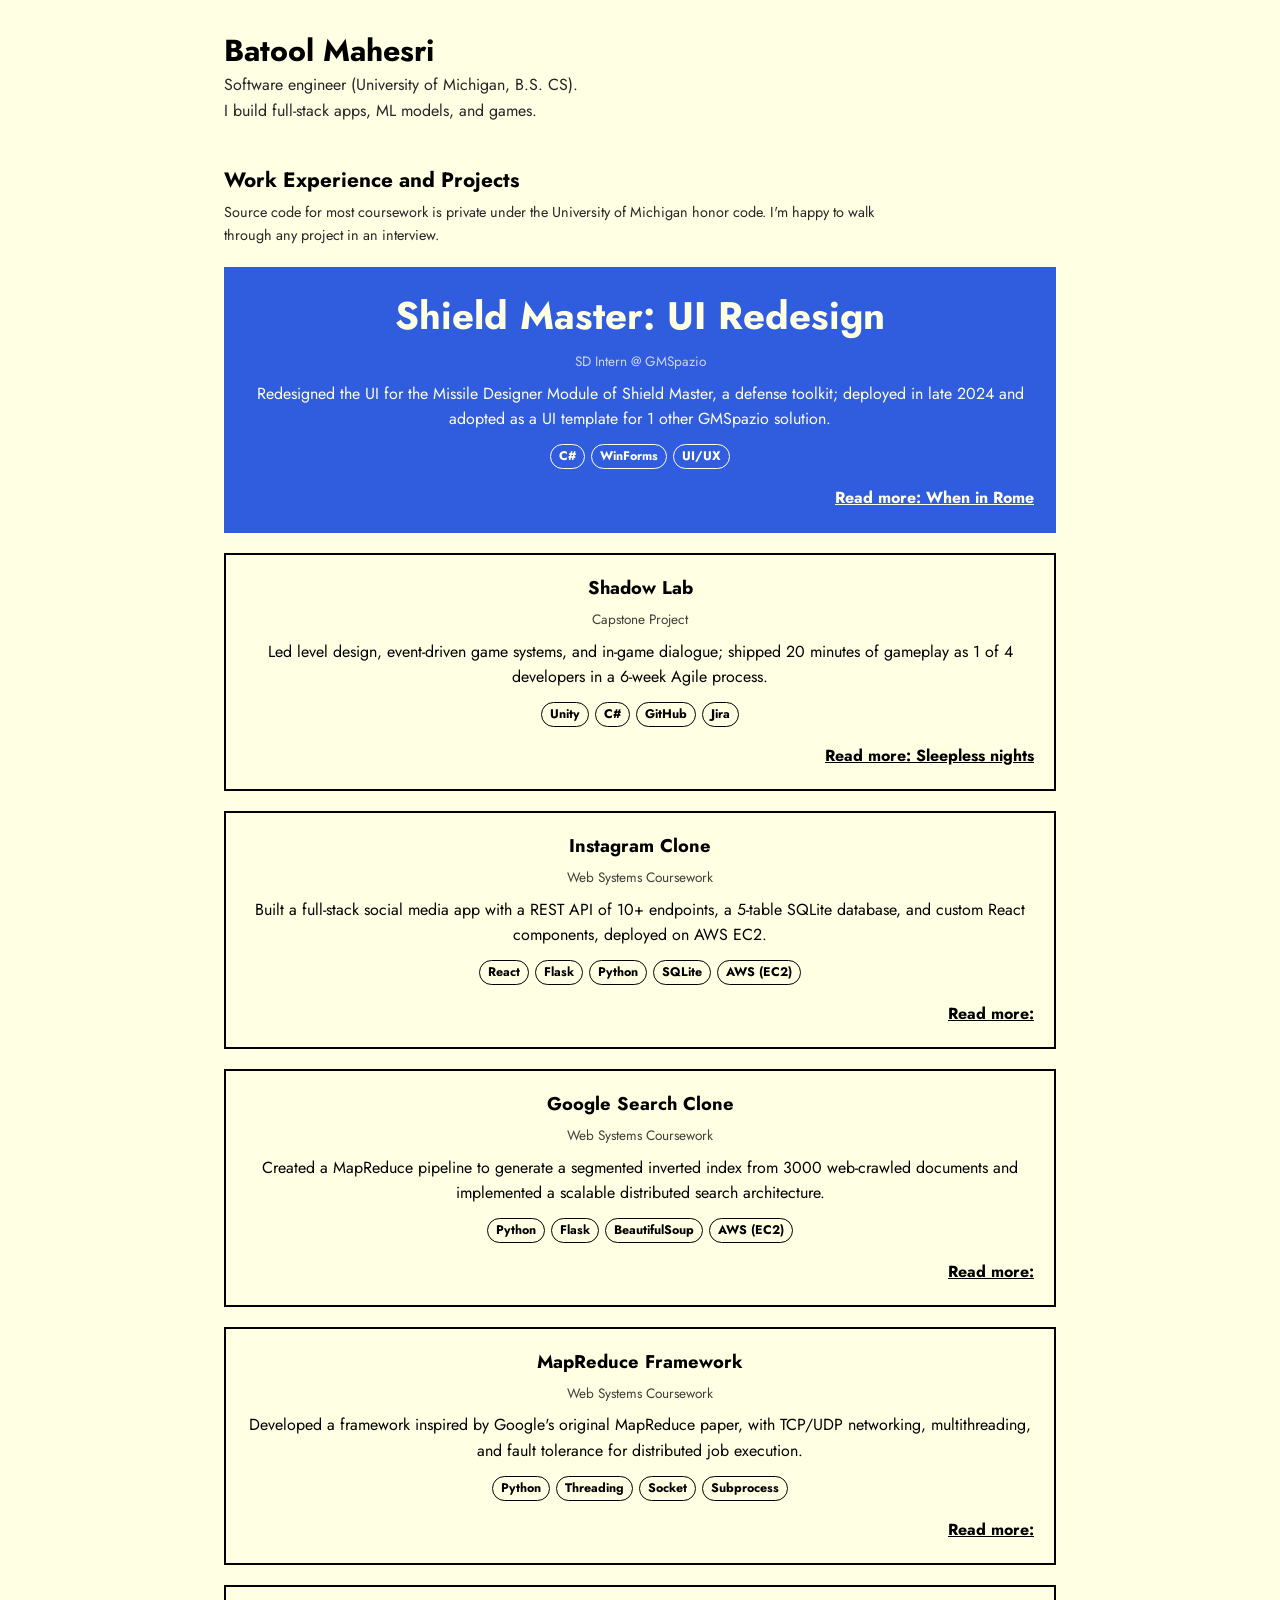
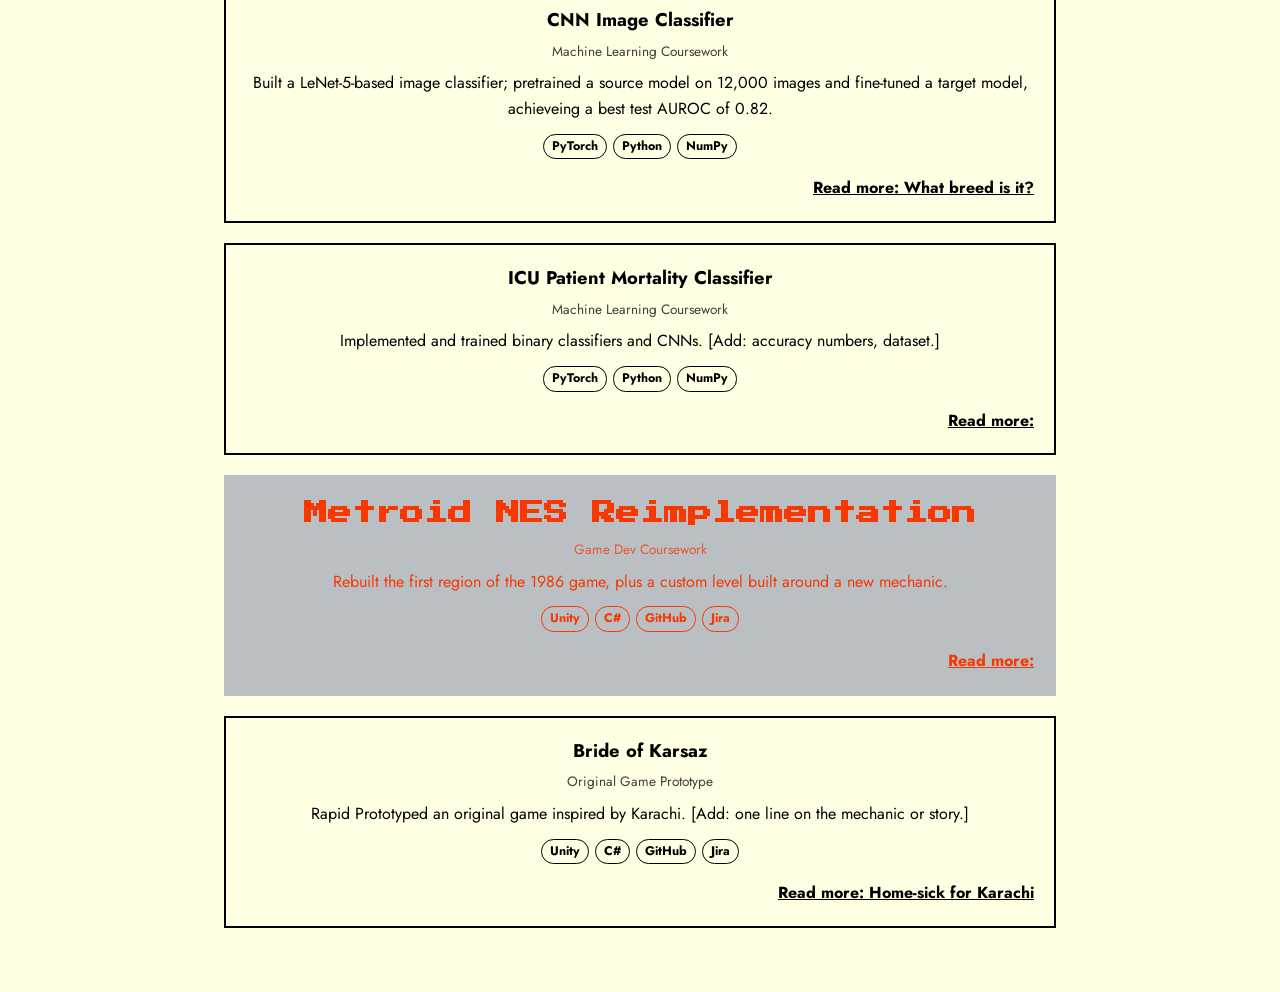
==== A-new-index.html @ 80119c92 "Rename a-new-index.html to A-new-index.html" ====
<!DOCTYPE html>
<html lang="en">
<head>
<meta charset="utf-8">
<meta name="viewport" content="width=device-width, initial-scale=1">
<title>Batool Mahesri</title>
<link rel="preconnect" href="https://fonts.googleapis.com">
<link rel="preconnect" href="https://fonts.gstatic.com" crossorigin>
<link href="https://fonts.googleapis.com/css2?family=Jost:wght@400;500;700&family=Press+Start+2P&display=swap" rel="stylesheet">
<link rel="stylesheet" href="css/base.css">
<link rel="stylesheet" href="css/grid.css">
</head>
<body>
<main>

  <h1>Batool Mahesri</h1>
  <p class="pitch">Software engineer (University of Michigan, B.S. CS).<br>
    I build full-stack apps, ML models, and games.</p>

  <h2>Work Experience and Projects</h2>
  <p class="note">Source code for most coursework is private under the University of Michigan honor code. I'm happy to walk through any project in an interview.</p>

  <ul class="grid">

    <!-- GMSpazio -->
    <li class="card" style="--card-fill:#305cde; --card-border:#305cde; --card-text:#ffffe4; --card-title-font:'Jost', sans-serif; --card-title-size:2.4rem;">
      <div class="card-body">
        <h3>Shield Master: UI Redesign</h3>
        <p class="kind">SD Intern @ GMSpazio</p>
        <p class="outcome">Redesigned the UI for the Missile Designer Module of Shield Master, a defense toolkit; deployed in late 2024 and adopted as a UI template for 1 other GMSpazio solution.</p>
        <ul class="tags" aria-label="Technologies">
          <li>C#</li><li>WinForms</li><li>UI/UX</li>
        </ul>
        <a class="more" href="case-studies/gmspazio.html">Read more: When in Rome</a>
      </div>
    </li>
    
    <!-- Shadow Lab -->
    <li class="card">
      <div class="card-body">
        <h3>Shadow Lab</h3>
        <p class="kind">Capstone Project</p>
        <p class="outcome">Led level design, event-driven game systems, and in-game dialogue; shipped 20 minutes of gameplay as 1 of 4 developers in a 6-week Agile process.</p>
        <ul class="tags" aria-label="Technologies">
          <li>Unity</li><li>C#</li><li>GitHub</li><li>Jira</li>
        </ul>
        <a class="more" href="case-studies/shadow-lab.html">Read more: Sleepless nights</a>
      </div>
    </li>
    
    <!--Instagram Clone -->
    <li class="card">
      <div class="card-body">
        <h3>Instagram Clone</h3>
        <p class="kind">Web Systems Coursework</p>
        <p class="outcome">Built a full-stack social media app with a REST API of 10+ endpoints, a 5-table SQLite database, and custom React components, deployed on AWS EC2.</p>
        <ul class="tags" aria-label="Technologies">
          <li>React</li><li>Flask</li><li>Python</li><li>SQLite</li><li>AWS (EC2)</li>
        </ul>
        <a class="more" href="case-studies/ig-clone.html">Read more: </a>
      </div>
    </li>
    
    <!-- Google Search Clone -->
    <li class="card">
      <div class="card-body">
        <h3>Google Search Clone</h3>
        <p class="kind">Web Systems Coursework</p>
        <p class="outcome">Created a MapReduce pipeline to generate a segmented inverted index from 3000 web-crawled documents and implemented a scalable distributed search architecture.</p>
        <ul class="tags" aria-label="Technologies">
          <li>Python</li><li>Flask</li><li>BeautifulSoup</li><li>AWS (EC2)</li>
        </ul>
        <a class="more" href="case-studies/gs-clone.html">Read more: </a>
      </div>
    </li>
    
    <!-- MapReduce Framework -->
    <li class="card">
      <div class="card-body">
        <h3>MapReduce Framework</h3>
        <p class="kind">Web Systems Coursework</p>
        <p class="outcome">Developed a framework inspired by Google's original MapReduce paper, with TCP/UDP networking, multithreading, and fault tolerance for distributed job execution.</p>
        <ul class="tags" aria-label="Technologies">
          <li>Python</li><li>Threading</li><li>Socket</li><li>Subprocess</li>
        </ul>
        <a class="more" href="case-studies/mapreduce.html">Read more: </a>
      </div>
    </li>
    
    <!-- Image Classifier -->
    <li class="card">
      <div class="card-body">
        <h3>CNN Image Classifier</h3>
        <p class="kind">Machine Learning Coursework</p>
        <p class="outcome">Built a LeNet-5-based image classifier; pretrained a source model on 12,000 images and fine-tuned a target model, achieveing a best test AUROC of 0.82.</p>
        <ul class="tags" aria-label="Technologies">
          <li>PyTorch</li><li>Python</li><li>NumPy</li>
        </ul>
        <a class="more" href="case-studies/image-classifier.html">Read more: What breed is it?</a>
      </div>
    </li>
    
    <!-- ICU Binary Classifier -->
    <li class="card">
      <div class="card-body">
        <h3>ICU Patient Mortality Classifier</h3>
        <p class="kind">Machine Learning Coursework</p>
        <p class="outcome">Implemented and trained binary classifiers and CNNs. [Add: accuracy numbers, dataset.]</p>
        <ul class="tags" aria-label="Technologies">
          <li>PyTorch</li><li>Python</li><li>NumPy</li>
        </ul>
        <a class="more" href="case-studies/icu-classifier.html">Read more: </a>
      </div>
    </li>
    
    <!-- Metroid -->
    <li class="card" style="--card-fill:#b9bfc3; --card-text:#f83800; --card-border:#b9bfc3; --card-title-font:'Press Start 2P', monospace; --card-title-size:1.5rem;">
      <div class="card-body">
        <h3>Metroid NES Reimplementation</h3>
        <p class="kind">Game Dev Coursework</p>
        <p class="outcome">Rebuilt the first region of the 1986 game, plus a custom level built around a new mechanic.</p>
        <ul class="tags" aria-label="Technologies">
          <li>Unity</li><li>C#</li><li>GitHub</li><li>Jira</li>
        </ul>
        <a class="more" href="case-studies/metroid.html">Read more: </a>
      </div>
    </li>
    
    <!-- Bride of Karsaz -->
    <li class="card">
      <div class="card-body">
        <h3>Bride of Karsaz</h3>
        <p class="kind">Original Game Prototype</p>
        <p class="outcome">Rapid Prototyped an original game inspired by Karachi. [Add: one line on the mechanic or story.]</p>
        <ul class="tags" aria-label="Technologies">
          <li>Unity</li><li>C#</li><li>GitHub</li><li>Jira</li>
        </ul>
        <a class="more" href="case-studies/karsaz-bride.html">Read more: Home-sick for Karachi</a>
      </div>
    </li>

  </ul>
</main>
</body>
</html>
---- css/base.css ----
/* base.css
   Shared by every page (project grid and case studies).
   Load this first, then the page-specific file. */
 
:root {
  --bg: #ffffe4;          /* off-white page background */
  --text: #000000;        /* main text */
  --muted: #262626;       /* secondary text (summaries, captions) */
  --line: #000000;        /* borders and rules */
  --accent: #000000;      /* links */
}
 
body {
  margin: 0;
  padding: 2rem 1.25rem 4rem;
  background: var(--bg);
  color: var(--text);
  font-family: "Jost", "Futura", system-ui, -apple-system, "Segoe UI", sans-serif;
  line-height: 1.6;
}
 
main { margin: 0 auto; }   /* max-width is set by each page type's own file */
 
p { margin: 0 0 1rem; }
 
a { color: var(--accent); }
a:focus-visible, summary:focus-visible {
  outline: 3px solid var(--accent);
  outline-offset: 2px;
}
---- css/grid.css ----
/* grid.css
   Project grid page only. Load after base.css.

   Each card can be restyled from its own HTML with these variables:
     --card-border       border colour
     --card-fill         background colour
     --card-text         text colour (title, description, stack, link)
     --card-title-font   font for the project name
     --card-title-size   (optional) size of the project name
   Example:
     <li class="card" style="--card-fill:#b9bfc3; --card-text:#f83800;">
   Anything you leave out falls back to the defaults below. */

main { max-width: 52rem; }

h1 { font-size: 1.9rem; margin: 0 0 .25rem; line-height: 1.2; }
.pitch { color: var(--muted); margin: 0 0 1.5rem; max-width: 40rem; }
h2 { font-size: 1.3rem; margin: 2.5rem 0 .25rem; }
.note { color: var(--muted); font-size: .9rem; margin: 0 0 1.25rem; max-width: 42rem; }

/* One card per row */
.grid {
  display: flex;
  flex-direction: column;
  gap: 1.25rem;
  list-style: none;
  padding: 0;
  margin: 0;
}

.card {
  /* Defaults, override per card with an inline style */
  --card-border: var(--text);
  --card-fill: var(--bg);
  --card-text: var(--text);
  --card-title-font: inherit;
  --card-title-size: 1.15rem;

  display: flex;
  flex-direction: column;
  gap: .5rem;
  padding: 1.25rem;
  text-align: center;
  background: var(--card-fill);
  color: var(--card-text);
  border: 2px solid var(--card-border);
  border-radius: 0;
}

/* Wrapper inside each card: carries the spacing and lets the link sit bottom right */
.card-body {
  display: flex;
  flex-direction: column;
  gap: .5rem;
  flex: 1;
}

.card h3 {
  margin: 0;
  font-family: var(--card-title-font);
  font-size: var(--card-title-size);
  line-height: 1.4;
}
.card .kind { margin: 0; font-size: .85rem; opacity: .75; }
.card .outcome { margin: 0; }

/* Stack: bold outlined labels, centred */
.tags {
  list-style: none;
  padding: 0;
  margin: .25rem 0 0;
  display: flex;
  flex-wrap: wrap;
  justify-content: center;
  gap: .35rem;
}
.tags li {
  font-size: .78rem;
  font-weight: 700;
  padding: .15em .65em;
  border: 1px solid currentColor;
  border-radius: 1em;
}

/* Read more link: bottom right */
.card a.more {
  align-self: flex-end;
  margin-top: auto;
  padding-top: .5rem;
  color: var(--card-text);
  font-weight: 700;
  text-decoration: underline;
}
.card a.more:hover { text-decoration-thickness: 3px; }
.card a:focus-visible { outline: 3px solid currentColor; outline-offset: 2px; }
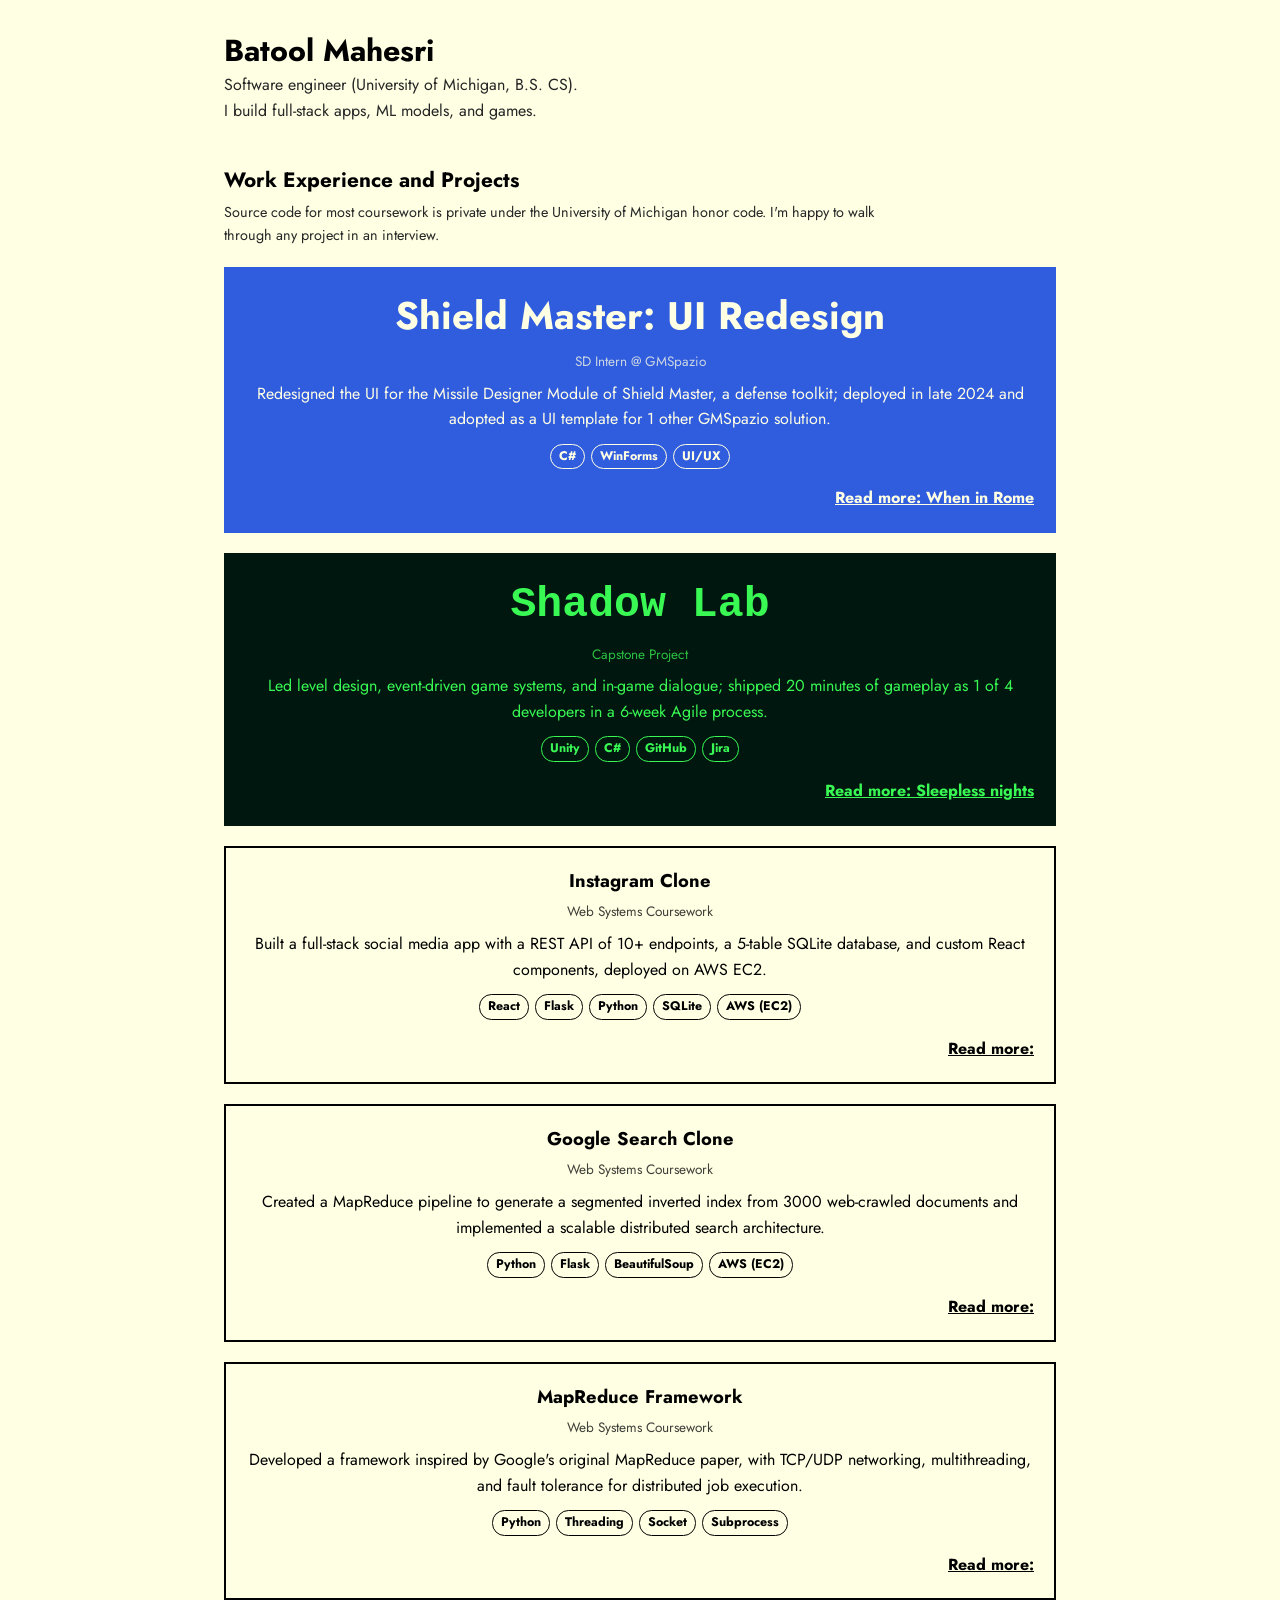
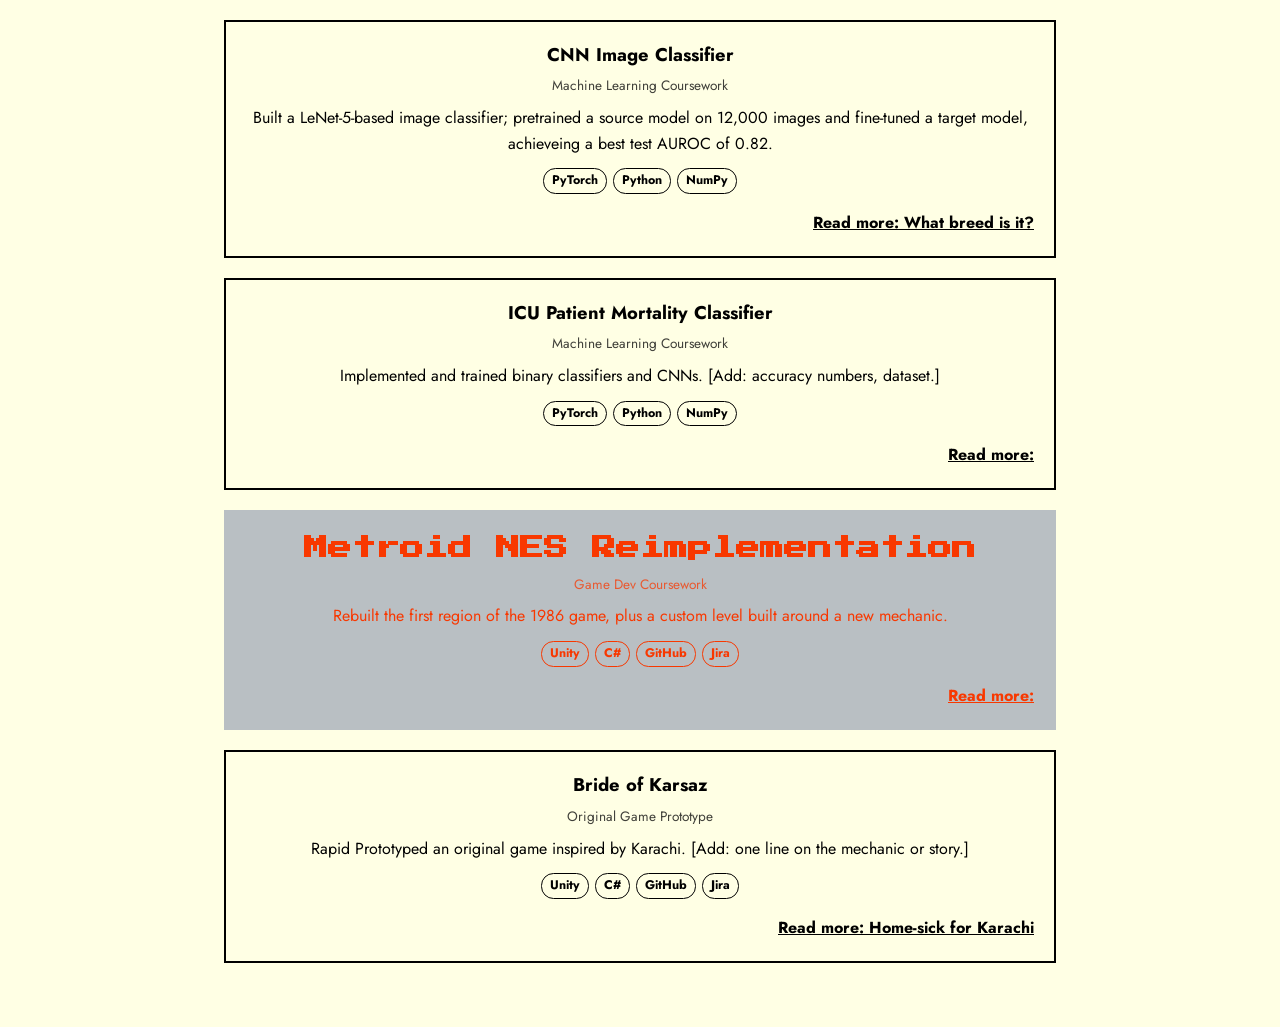
==== commit 9d09095e: "Update A-new-index.html Updated shadow lab card colours and font" ====
--- a/A-new-index.html
+++ b/A-new-index.html
@@ -36,7 +36,7 @@
     </li>
     
     <!-- Shadow Lab -->
-    <li class="card">
+    <li class="card" style="--card-fill:#00170f; --card-border:#00170f; --card-text:#39f853; --card-title-font:'VT323', monospace; --card-title-size:2.7rem;">
       <div class="card-body">
         <h3>Shadow Lab</h3>
         <p class="kind">Capstone Project</p>
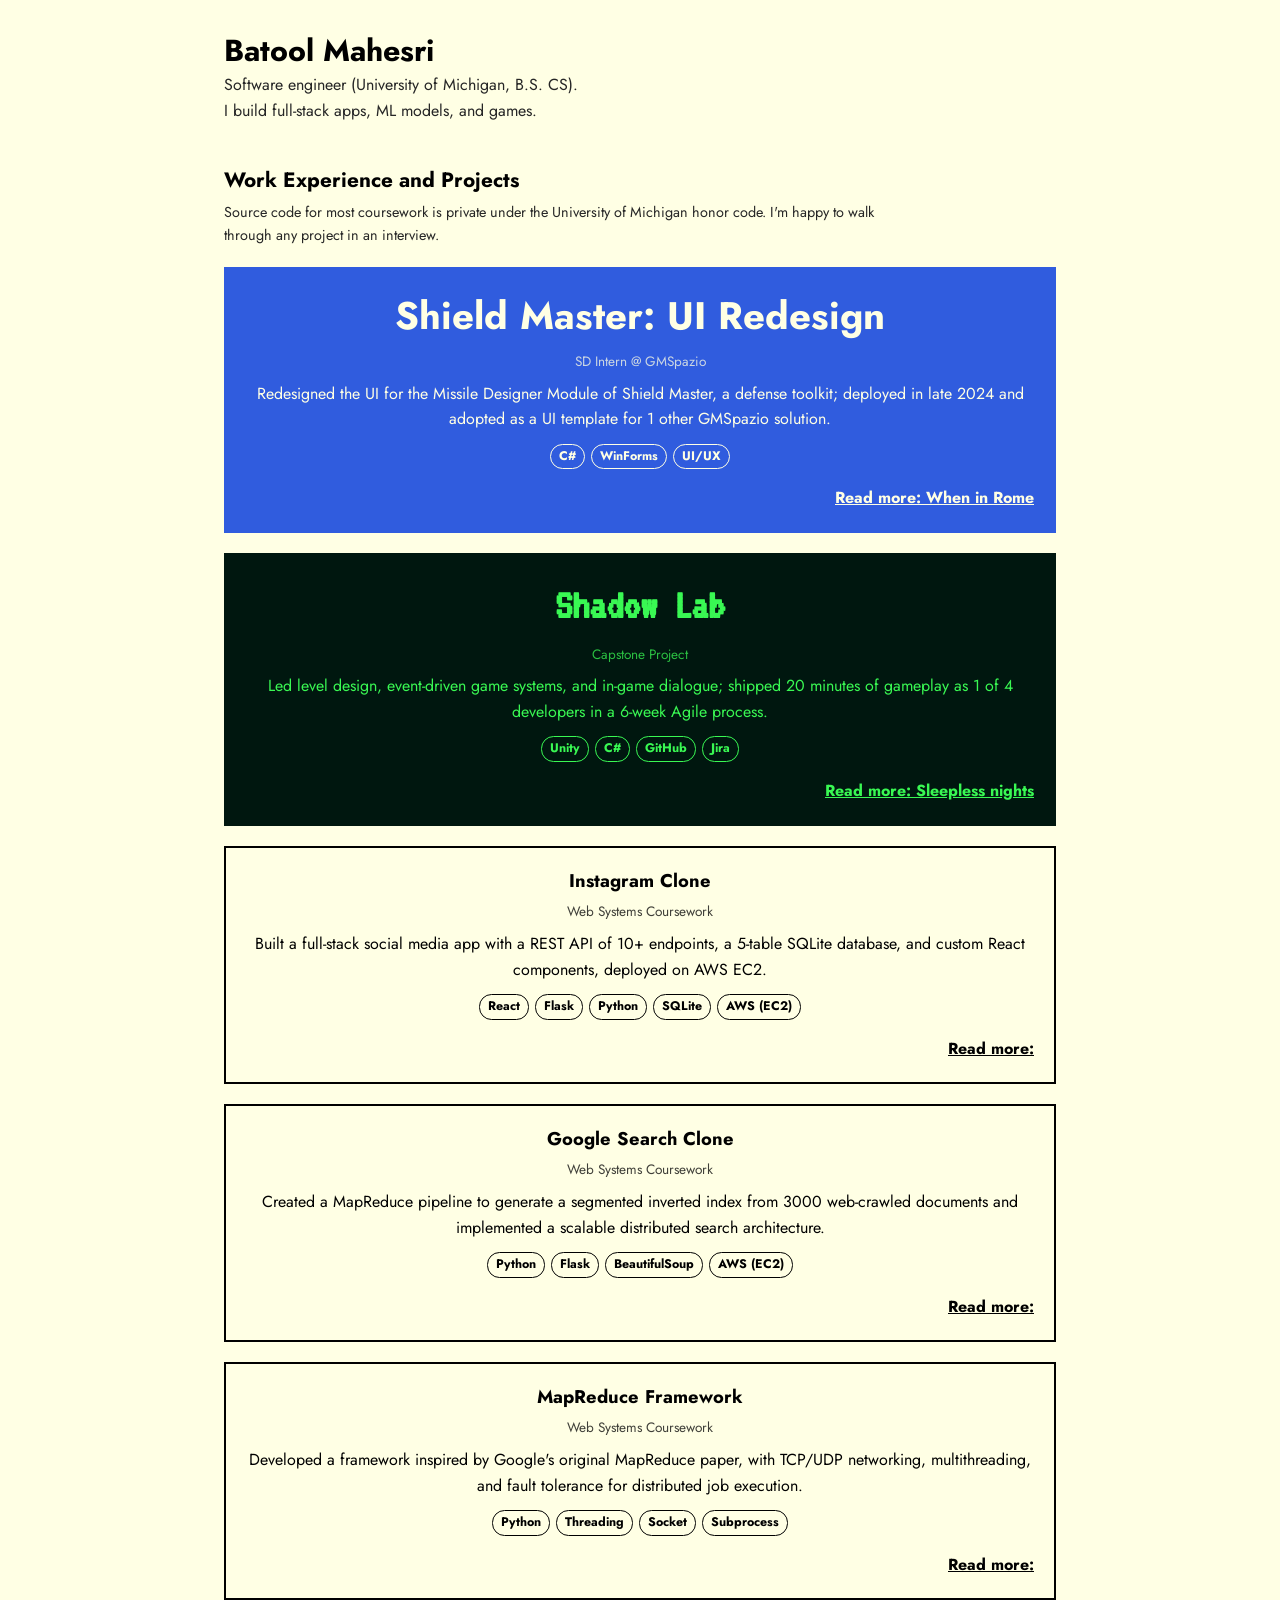
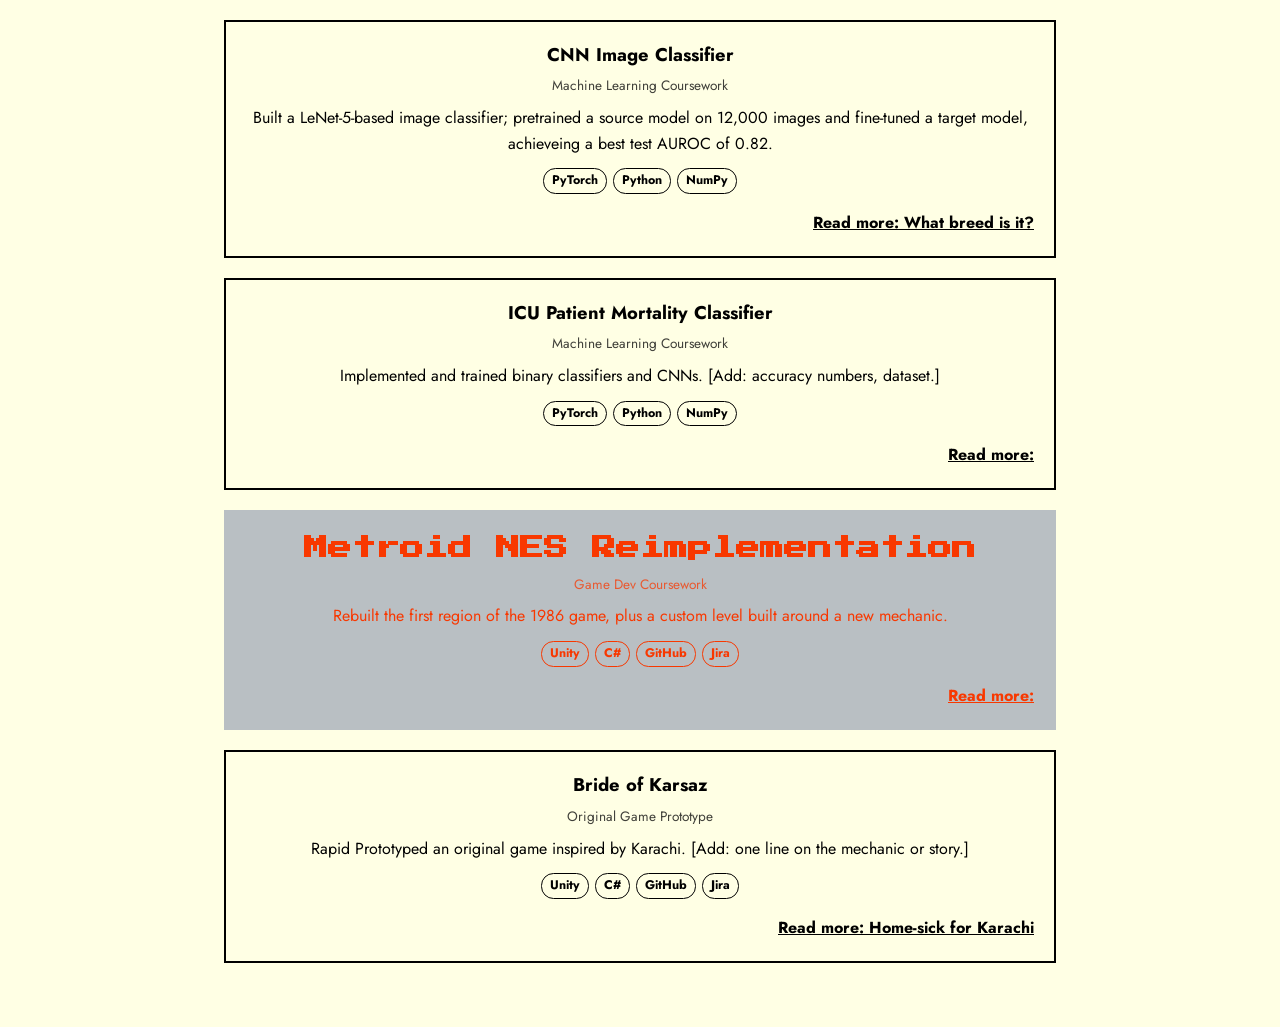
==== commit c7ddfa25: "Update A-new-index.html Importing vt323 font" ====
--- a/A-new-index.html
+++ b/A-new-index.html
@@ -6,7 +6,7 @@
 <title>Batool Mahesri</title>
 <link rel="preconnect" href="https://fonts.googleapis.com">
 <link rel="preconnect" href="https://fonts.gstatic.com" crossorigin>
-<link href="https://fonts.googleapis.com/css2?family=Jost:wght@400;500;700&family=Press+Start+2P&display=swap" rel="stylesheet">
+<link href="https://fonts.googleapis.com/css2?family=Jost:wght@400;500;700&family=Press+Start+2P&family=VT323&display=swap" rel="stylesheet">
 <link rel="stylesheet" href="css/base.css">
 <link rel="stylesheet" href="css/grid.css">
 </head>
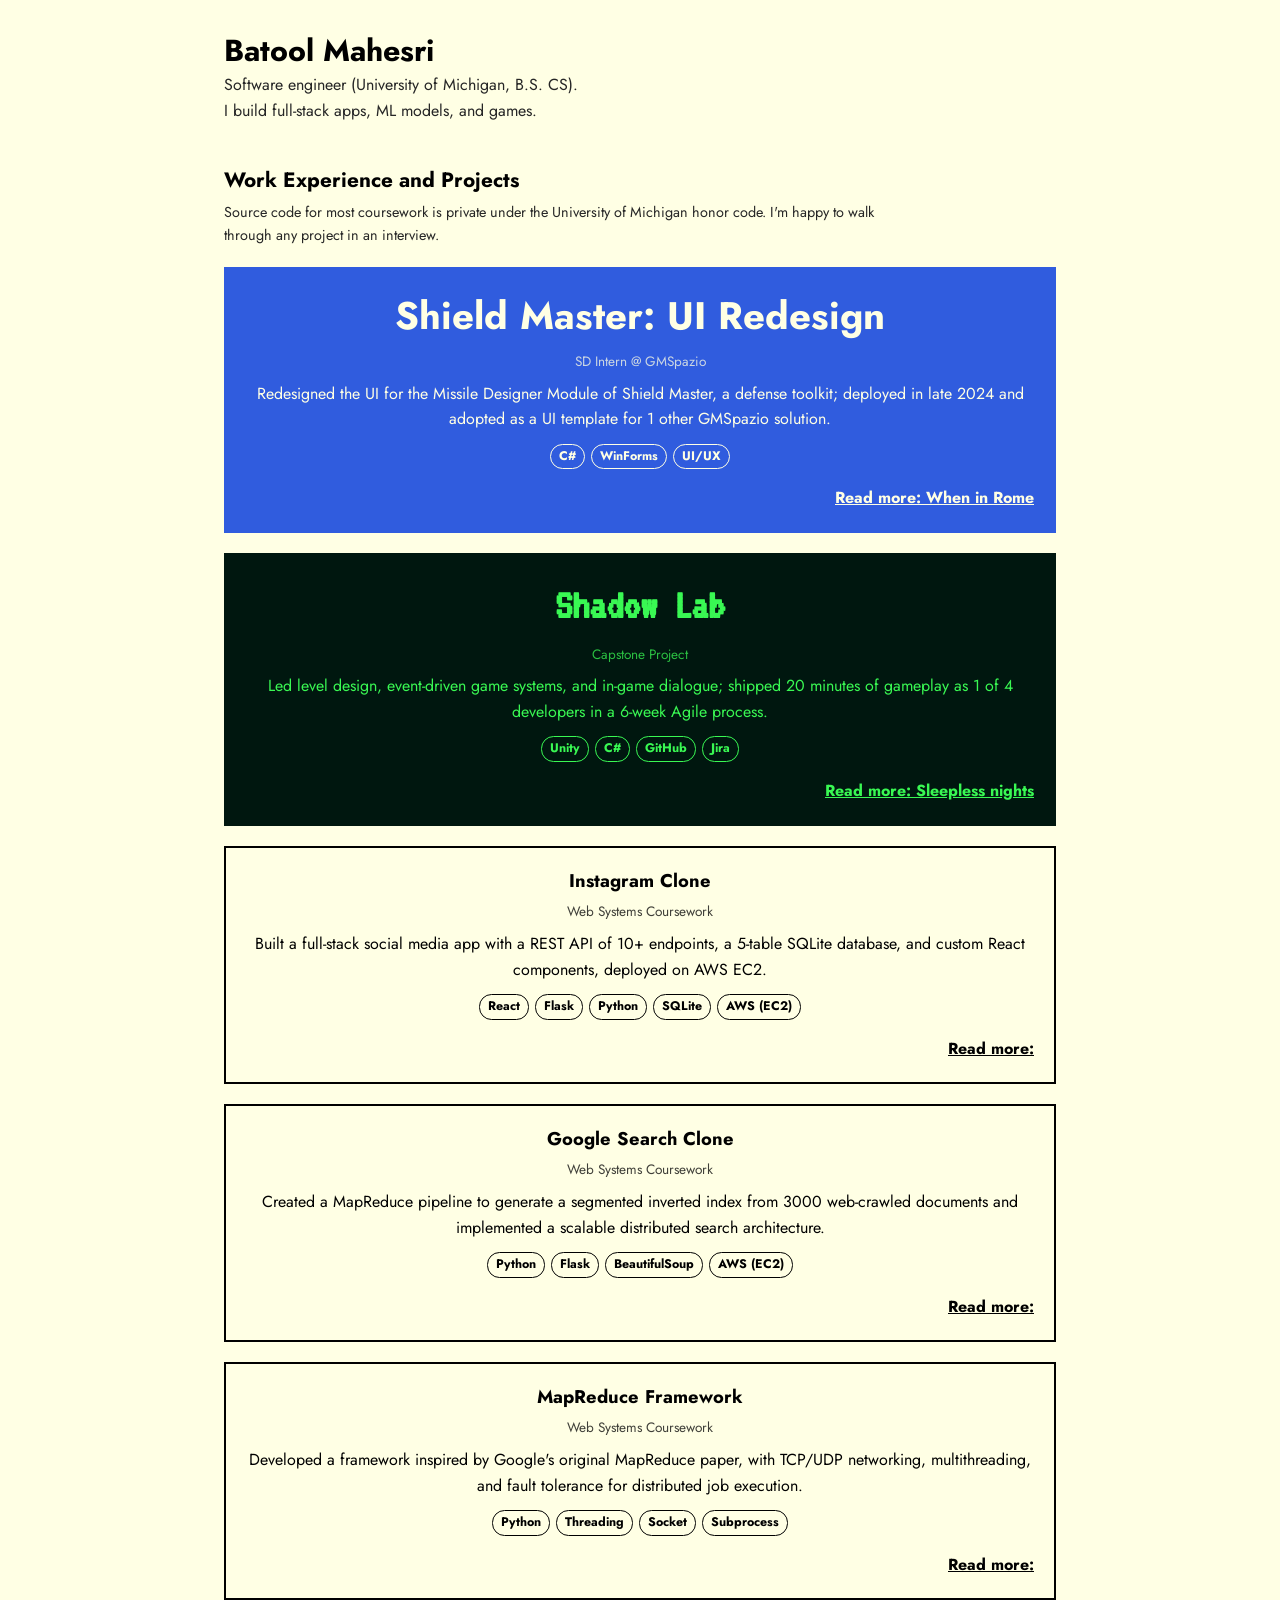
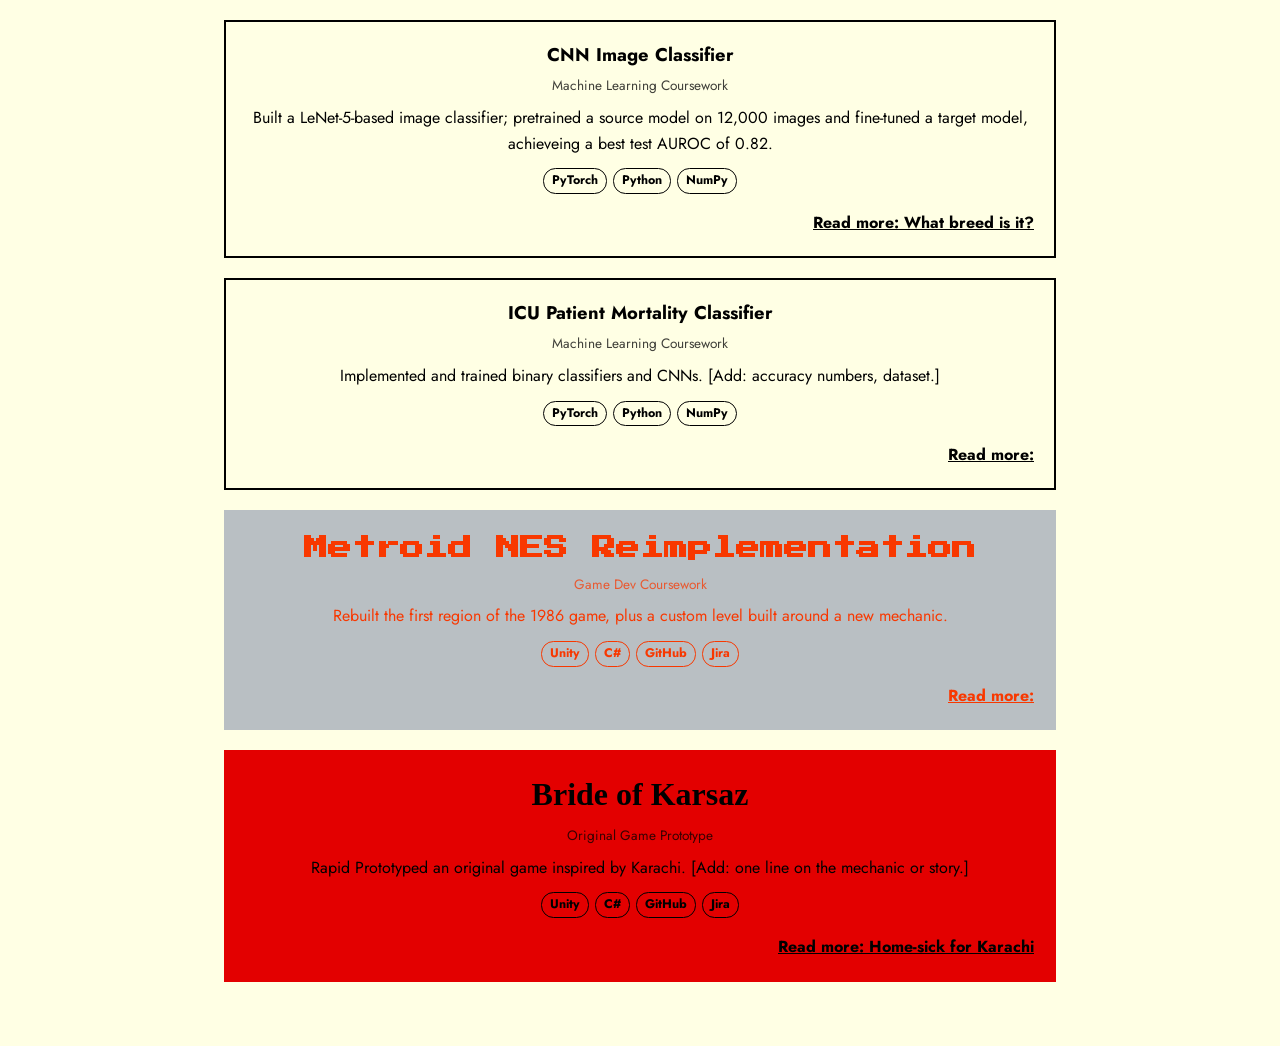
==== commit afd26da2: "Update A-new-index.html" ====
--- a/A-new-index.html
+++ b/A-new-index.html
@@ -6,7 +6,7 @@
 <title>Batool Mahesri</title>
 <link rel="preconnect" href="https://fonts.googleapis.com">
 <link rel="preconnect" href="https://fonts.gstatic.com" crossorigin>
-<link href="https://fonts.googleapis.com/css2?family=Jost:wght@400;500;700&family=Press+Start+2P&family=VT323&display=swap" rel="stylesheet">
+<link href="https://fonts.googleapis.com/css2?family=Jost:wght@400;500;700&family=Press+Start+2P&family=VT323&family=Eater&display=swap" rel="stylesheet">
 <link rel="stylesheet" href="css/base.css">
 <link rel="stylesheet" href="css/grid.css">
 </head>
@@ -127,7 +127,8 @@
     </li>
     
     <!-- Bride of Karsaz -->
-    <li class="card">
+    <!-- <body style="--bg:#e30000; --text:#000000; --title-font:'Eater', cursive; --title-size:2.5rem;"> -->
+    <li class="card" style="--card-fill:#e30000; --card-text:#000000; --card-border:#e30000; --card-title-font:'Eater', cursive; --card-title-size:2.0rem;">
       <div class="card-body">
         <h3>Bride of Karsaz</h3>
         <p class="kind">Original Game Prototype</p>
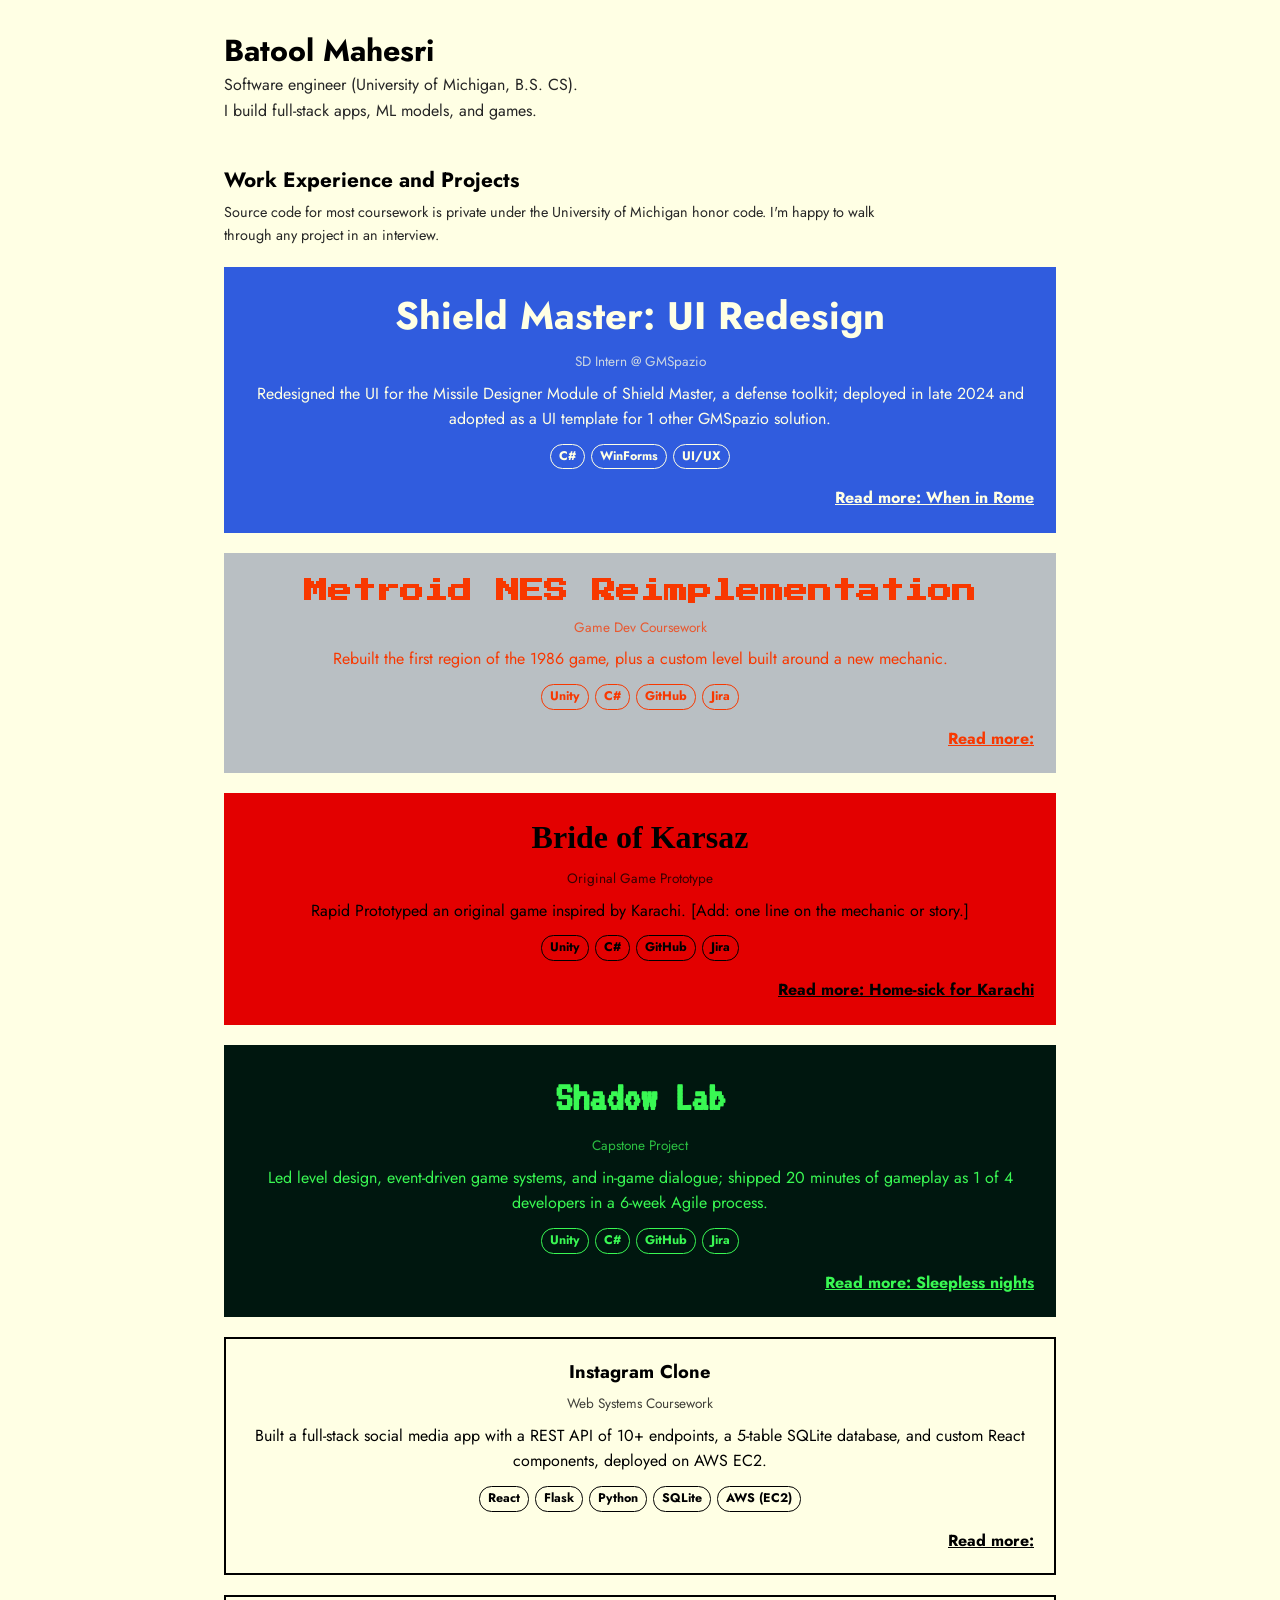
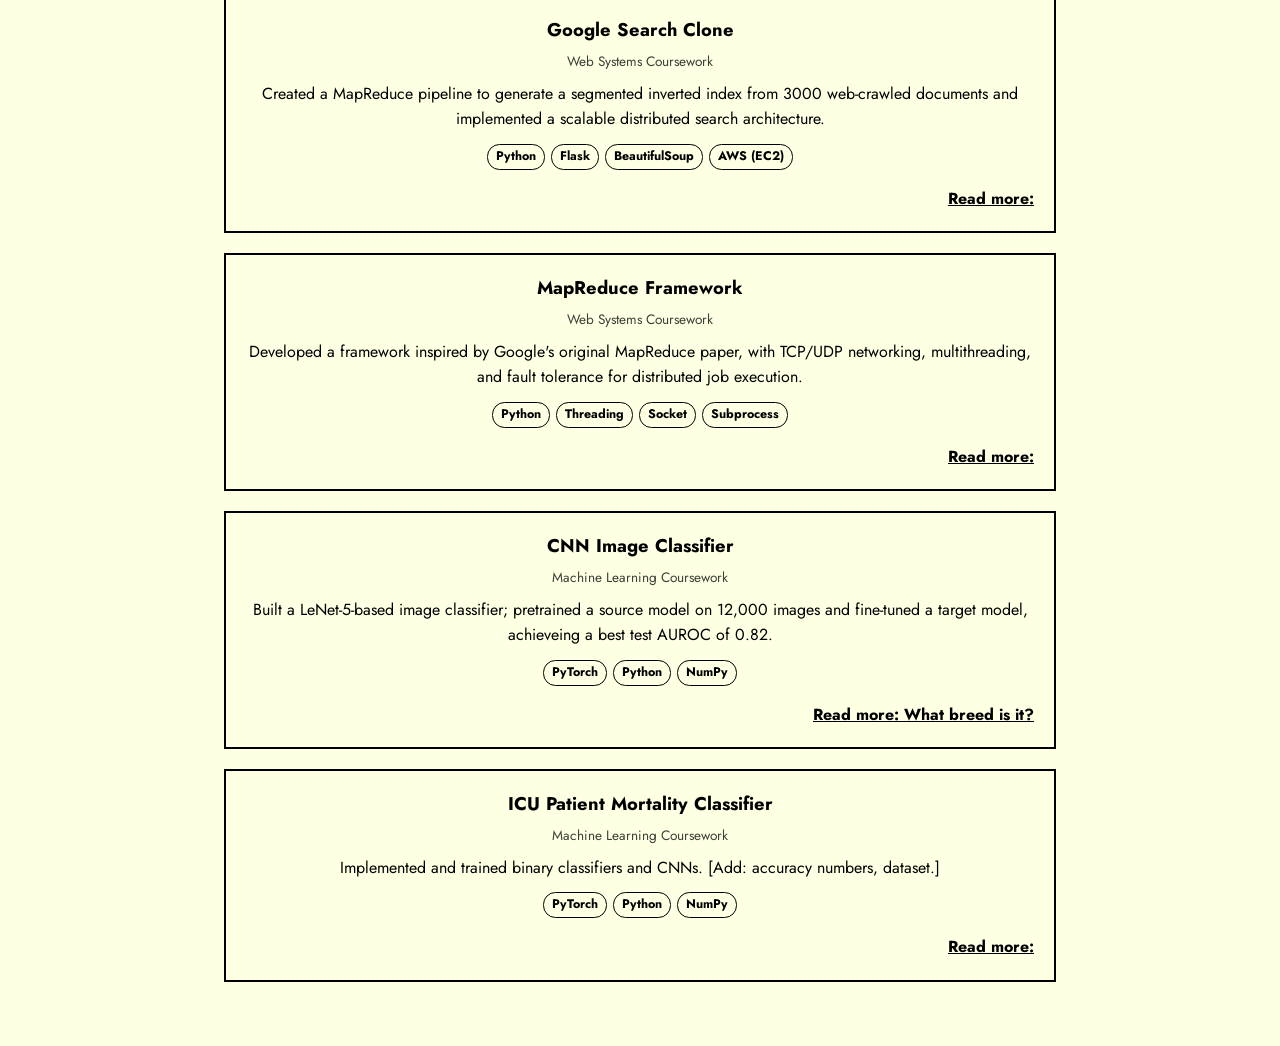
==== commit c287930b: "Update A-new-index.html I'm just being annoying" ====
--- a/A-new-index.html
+++ b/A-new-index.html
@@ -32,6 +32,32 @@
           <li>C#</li><li>WinForms</li><li>UI/UX</li>
         </ul>
         <a class="more" href="case-studies/gmspazio.html">Read more: When in Rome</a>
+      </div>
+    </li>
+
+    <!-- Metroid -->
+    <li class="card" style="--card-fill:#b9bfc3; --card-text:#f83800; --card-border:#b9bfc3; --card-title-font:'Press Start 2P', monospace; --card-title-size:1.5rem;">
+      <div class="card-body">
+        <h3>Metroid NES Reimplementation</h3>
+        <p class="kind">Game Dev Coursework</p>
+        <p class="outcome">Rebuilt the first region of the 1986 game, plus a custom level built around a new mechanic.</p>
+        <ul class="tags" aria-label="Technologies">
+          <li>Unity</li><li>C#</li><li>GitHub</li><li>Jira</li>
+        </ul>
+        <a class="more" href="case-studies/metroid.html">Read more: </a>
+      </div>
+    </li>
+    
+    <!-- Bride of Karsaz -->
+    <li class="card" style="--card-fill:#e30000; --card-text:#000000; --card-border:#e30000; --card-title-font:'Eater', cursive; --card-title-size:2.0rem;">
+      <div class="card-body">
+        <h3>Bride of Karsaz</h3>
+        <p class="kind">Original Game Prototype</p>
+        <p class="outcome">Rapid Prototyped an original game inspired by Karachi. [Add: one line on the mechanic or story.]</p>
+        <ul class="tags" aria-label="Technologies">
+          <li>Unity</li><li>C#</li><li>GitHub</li><li>Jira</li>
+        </ul>
+        <a class="more" href="case-studies/karsaz-bride.html">Read more: Home-sick for Karachi</a>
       </div>
     </li>
     
@@ -112,33 +138,6 @@
         <a class="more" href="case-studies/icu-classifier.html">Read more: </a>
       </div>
     </li>
-    
-    <!-- Metroid -->
-    <li class="card" style="--card-fill:#b9bfc3; --card-text:#f83800; --card-border:#b9bfc3; --card-title-font:'Press Start 2P', monospace; --card-title-size:1.5rem;">
-      <div class="card-body">
-        <h3>Metroid NES Reimplementation</h3>
-        <p class="kind">Game Dev Coursework</p>
-        <p class="outcome">Rebuilt the first region of the 1986 game, plus a custom level built around a new mechanic.</p>
-        <ul class="tags" aria-label="Technologies">
-          <li>Unity</li><li>C#</li><li>GitHub</li><li>Jira</li>
-        </ul>
-        <a class="more" href="case-studies/metroid.html">Read more: </a>
-      </div>
-    </li>
-    
-    <!-- Bride of Karsaz -->
-    <!-- <body style="--bg:#e30000; --text:#000000; --title-font:'Eater', cursive; --title-size:2.5rem;"> -->
-    <li class="card" style="--card-fill:#e30000; --card-text:#000000; --card-border:#e30000; --card-title-font:'Eater', cursive; --card-title-size:2.0rem;">
-      <div class="card-body">
-        <h3>Bride of Karsaz</h3>
-        <p class="kind">Original Game Prototype</p>
-        <p class="outcome">Rapid Prototyped an original game inspired by Karachi. [Add: one line on the mechanic or story.]</p>
-        <ul class="tags" aria-label="Technologies">
-          <li>Unity</li><li>C#</li><li>GitHub</li><li>Jira</li>
-        </ul>
-        <a class="more" href="case-studies/karsaz-bride.html">Read more: Home-sick for Karachi</a>
-      </div>
-    </li>
 
   </ul>
 </main>
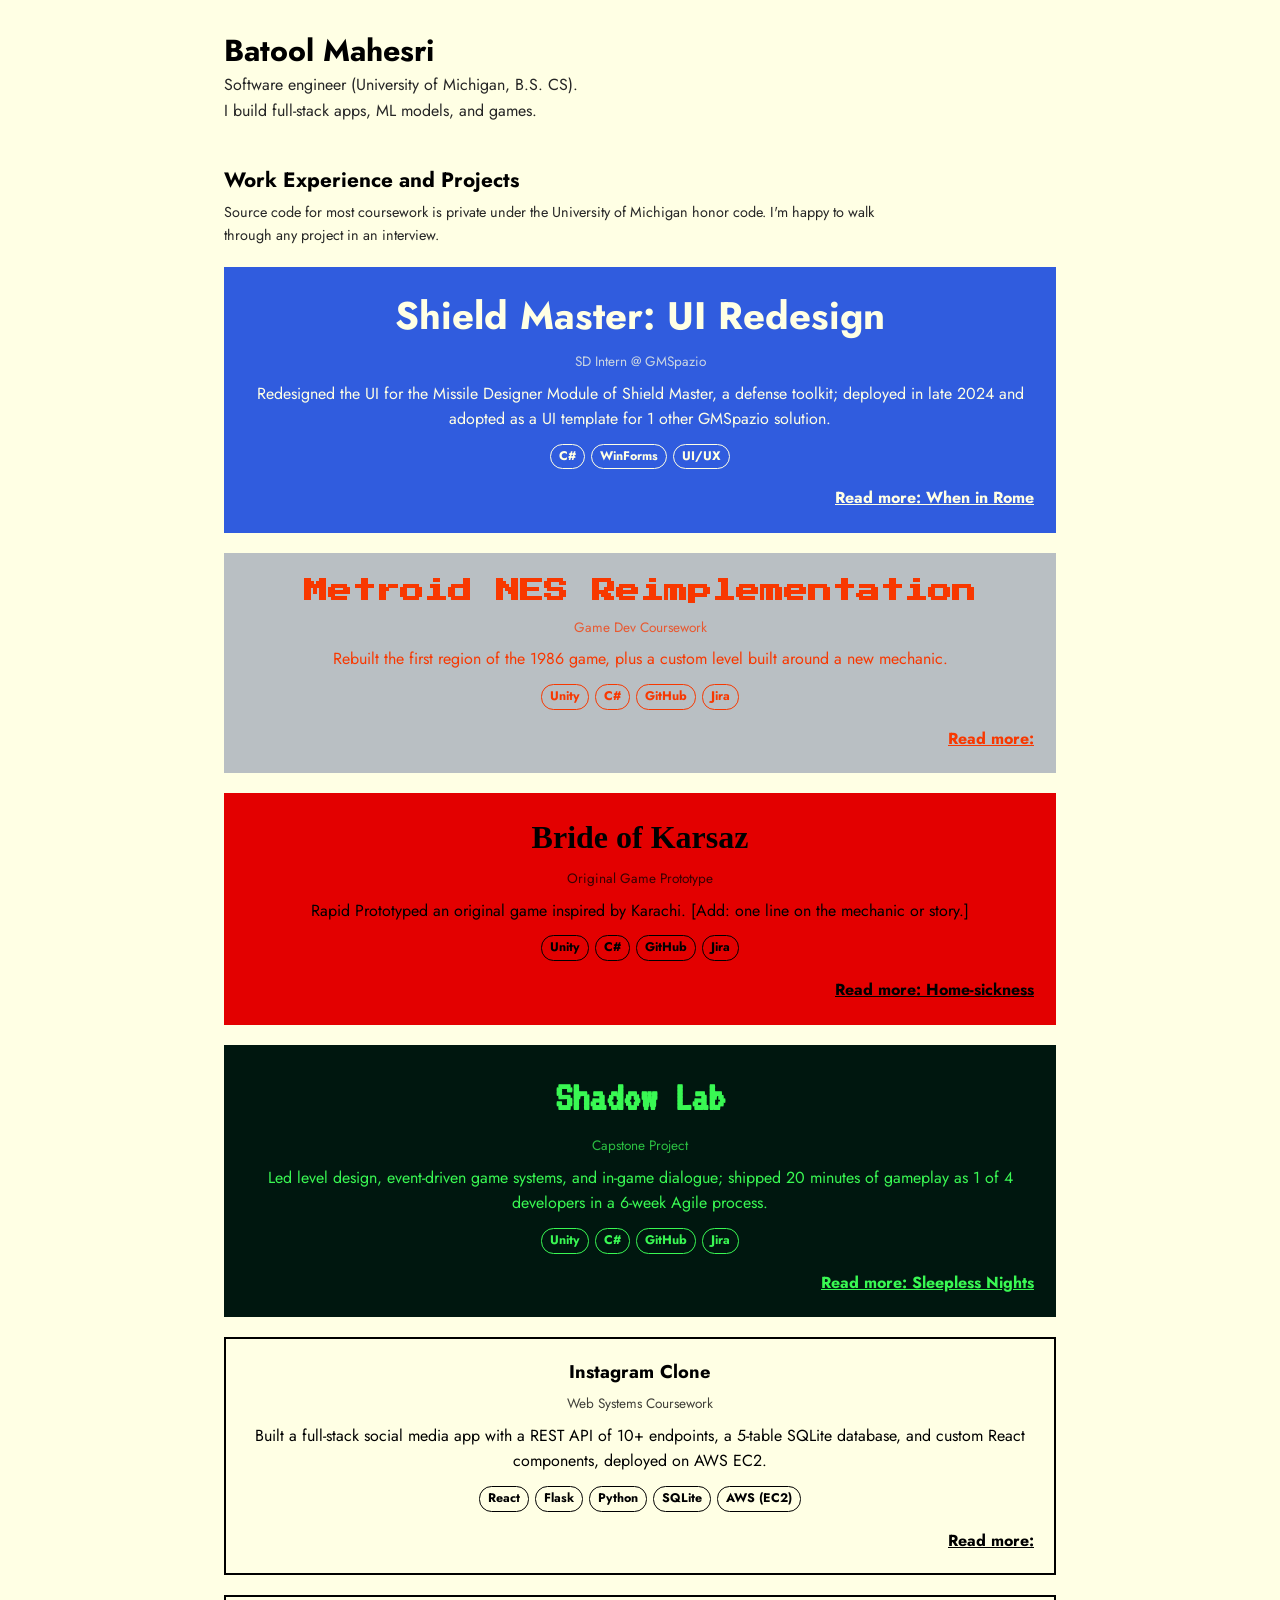
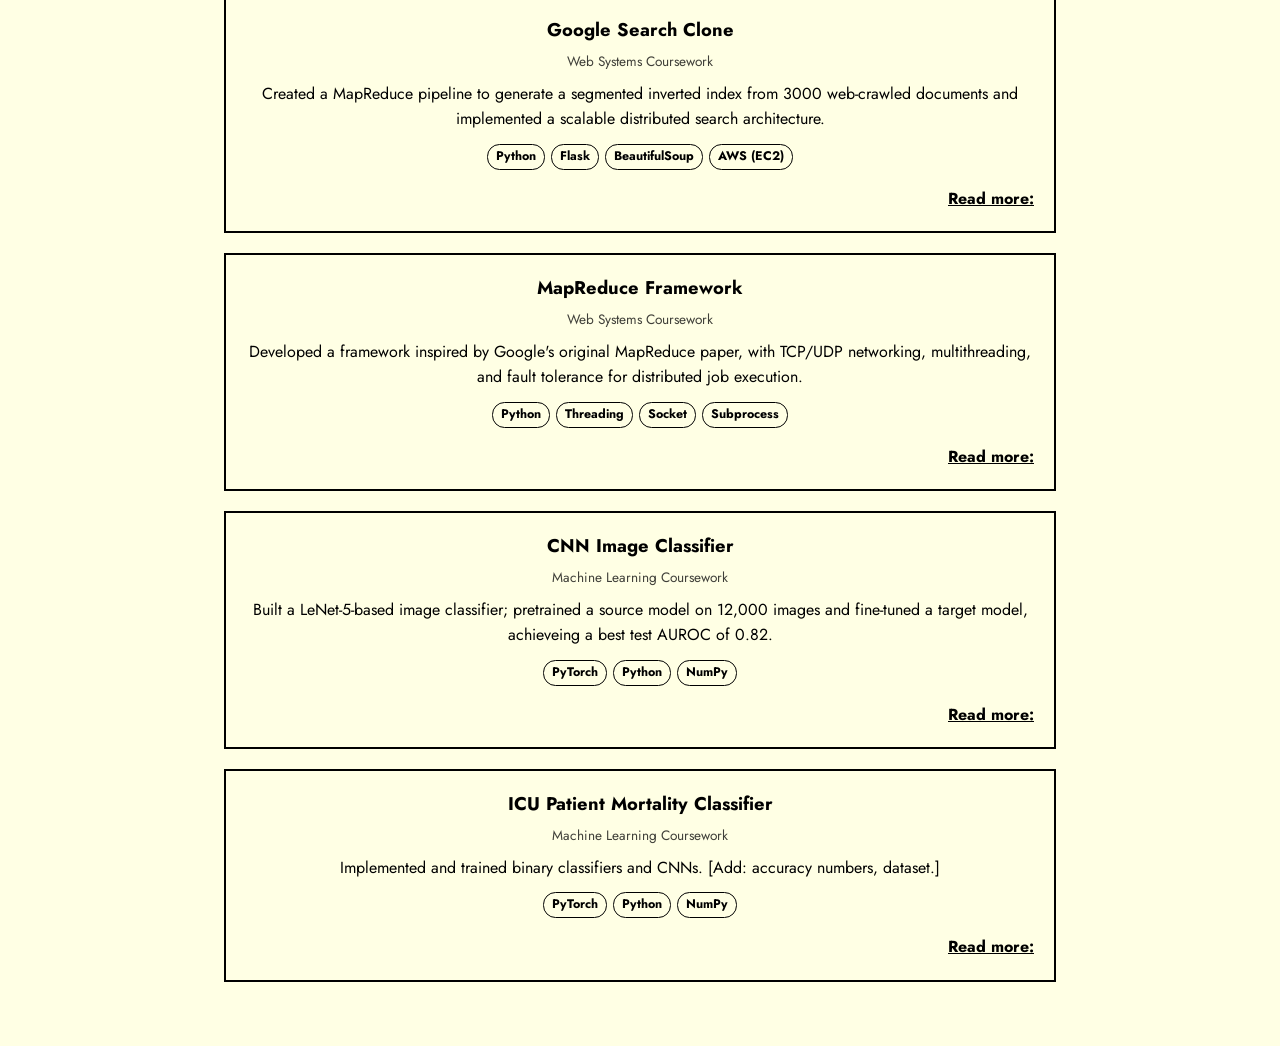
==== commit e5660831: "Update A-new-index.html" ====
--- a/A-new-index.html
+++ b/A-new-index.html
@@ -57,7 +57,7 @@
         <ul class="tags" aria-label="Technologies">
           <li>Unity</li><li>C#</li><li>GitHub</li><li>Jira</li>
         </ul>
-        <a class="more" href="case-studies/karsaz-bride.html">Read more: Home-sick for Karachi</a>
+        <a class="more" href="case-studies/karsaz-bride.html">Read more: Home-sickness</a>
       </div>
     </li>
     
@@ -70,7 +70,7 @@
         <ul class="tags" aria-label="Technologies">
           <li>Unity</li><li>C#</li><li>GitHub</li><li>Jira</li>
         </ul>
-        <a class="more" href="case-studies/shadow-lab.html">Read more: Sleepless nights</a>
+        <a class="more" href="case-studies/shadow-lab.html">Read more: Sleepless Nights</a>
       </div>
     </li>
     
@@ -122,7 +122,7 @@
         <ul class="tags" aria-label="Technologies">
           <li>PyTorch</li><li>Python</li><li>NumPy</li>
         </ul>
-        <a class="more" href="case-studies/image-classifier.html">Read more: What breed is it?</a>
+        <a class="more" href="case-studies/image-classifier.html">Read more: </a>
       </div>
     </li>
     
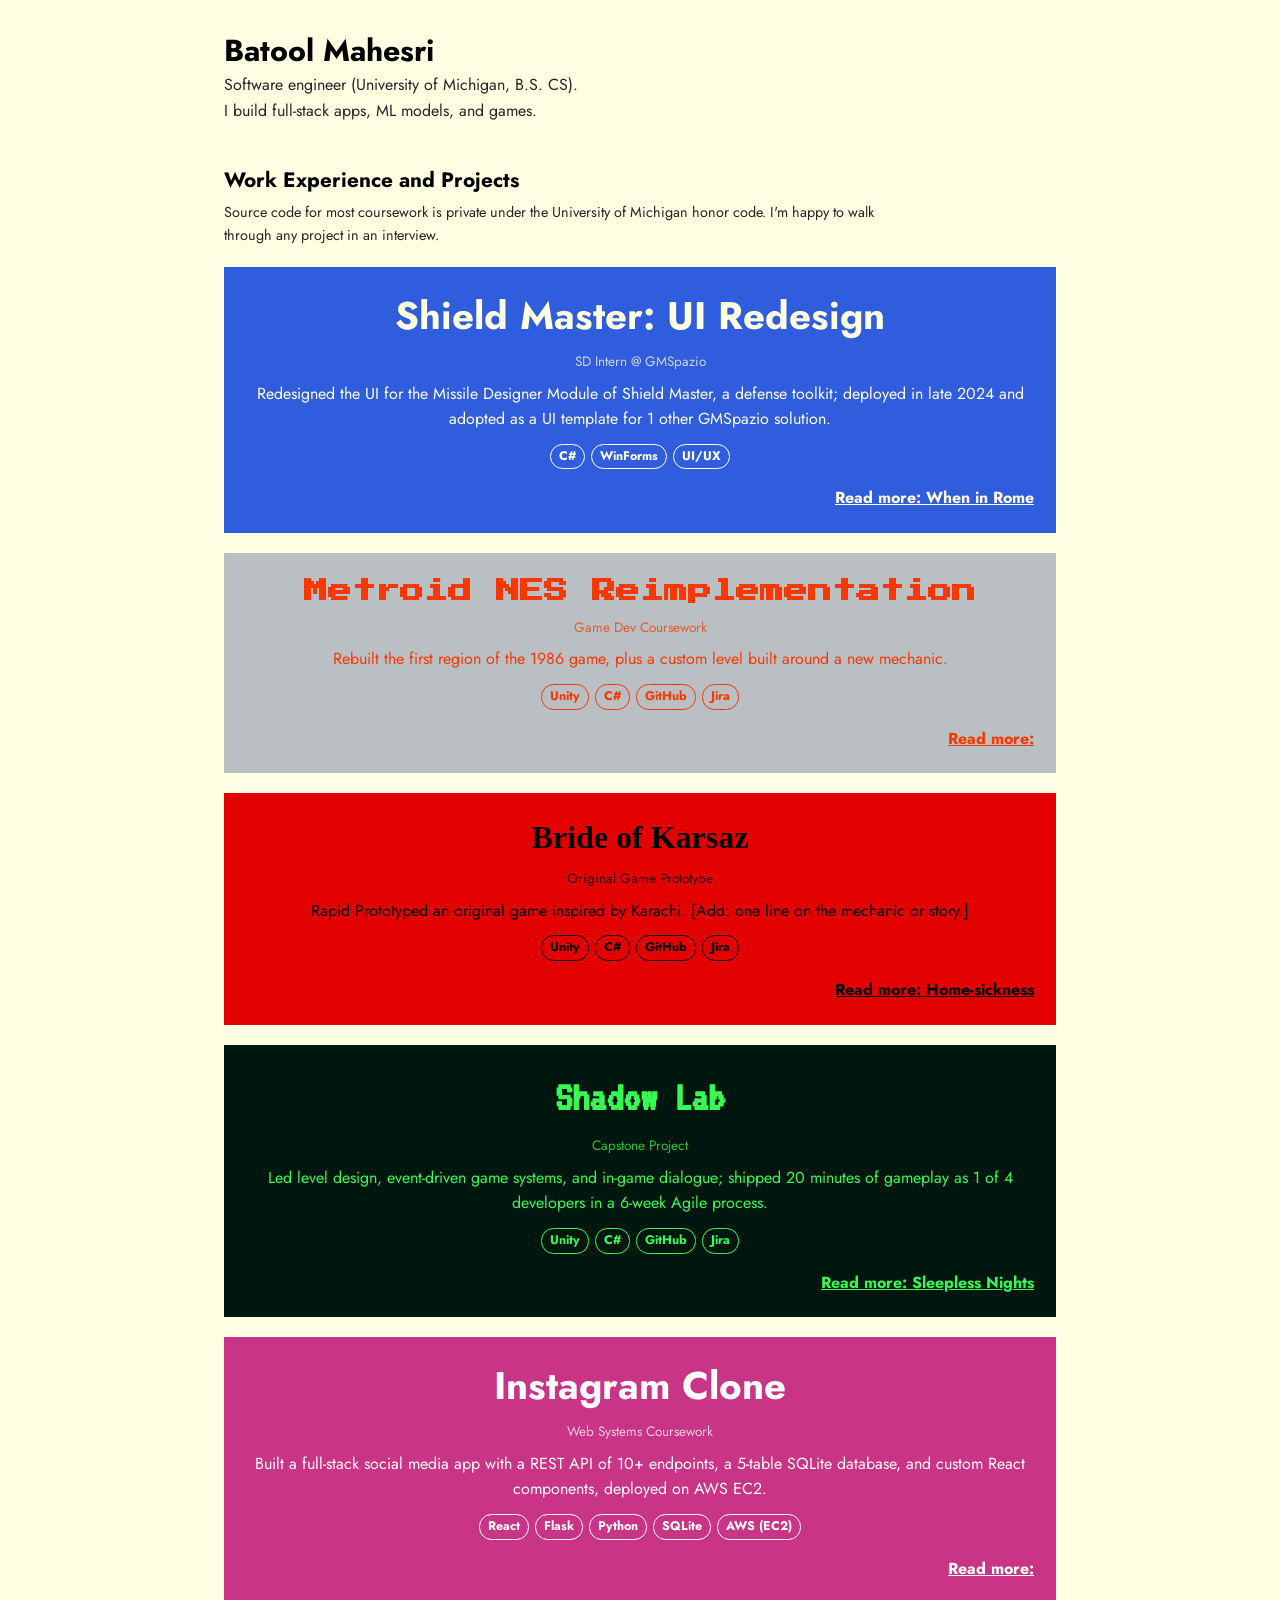
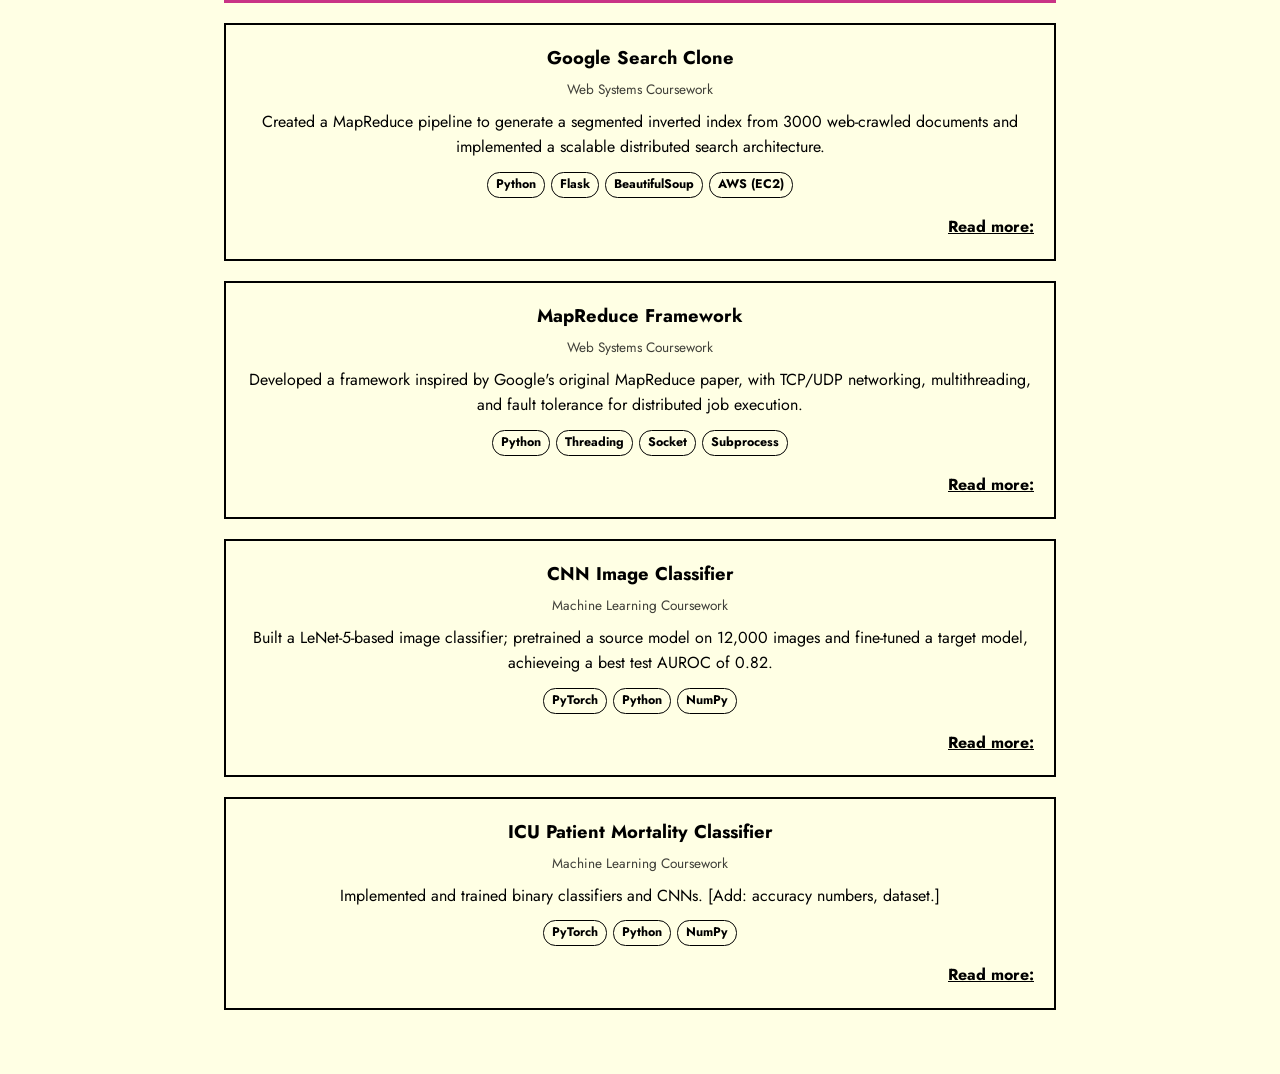
==== commit 9f290607: "Update A-new-index.html" ====
--- a/A-new-index.html
+++ b/A-new-index.html
@@ -75,7 +75,7 @@
     </li>
     
     <!--Instagram Clone -->
-    <li class="card">
+    <li class="card" style="--card-fill:#c93486; --card-border:#c93486; --card-text:#ffffff; --card-title-font:'Jost', sans-serif; --card-title-size:2.4rem;">
       <div class="card-body">
         <h3>Instagram Clone</h3>
         <p class="kind">Web Systems Coursework</p>
